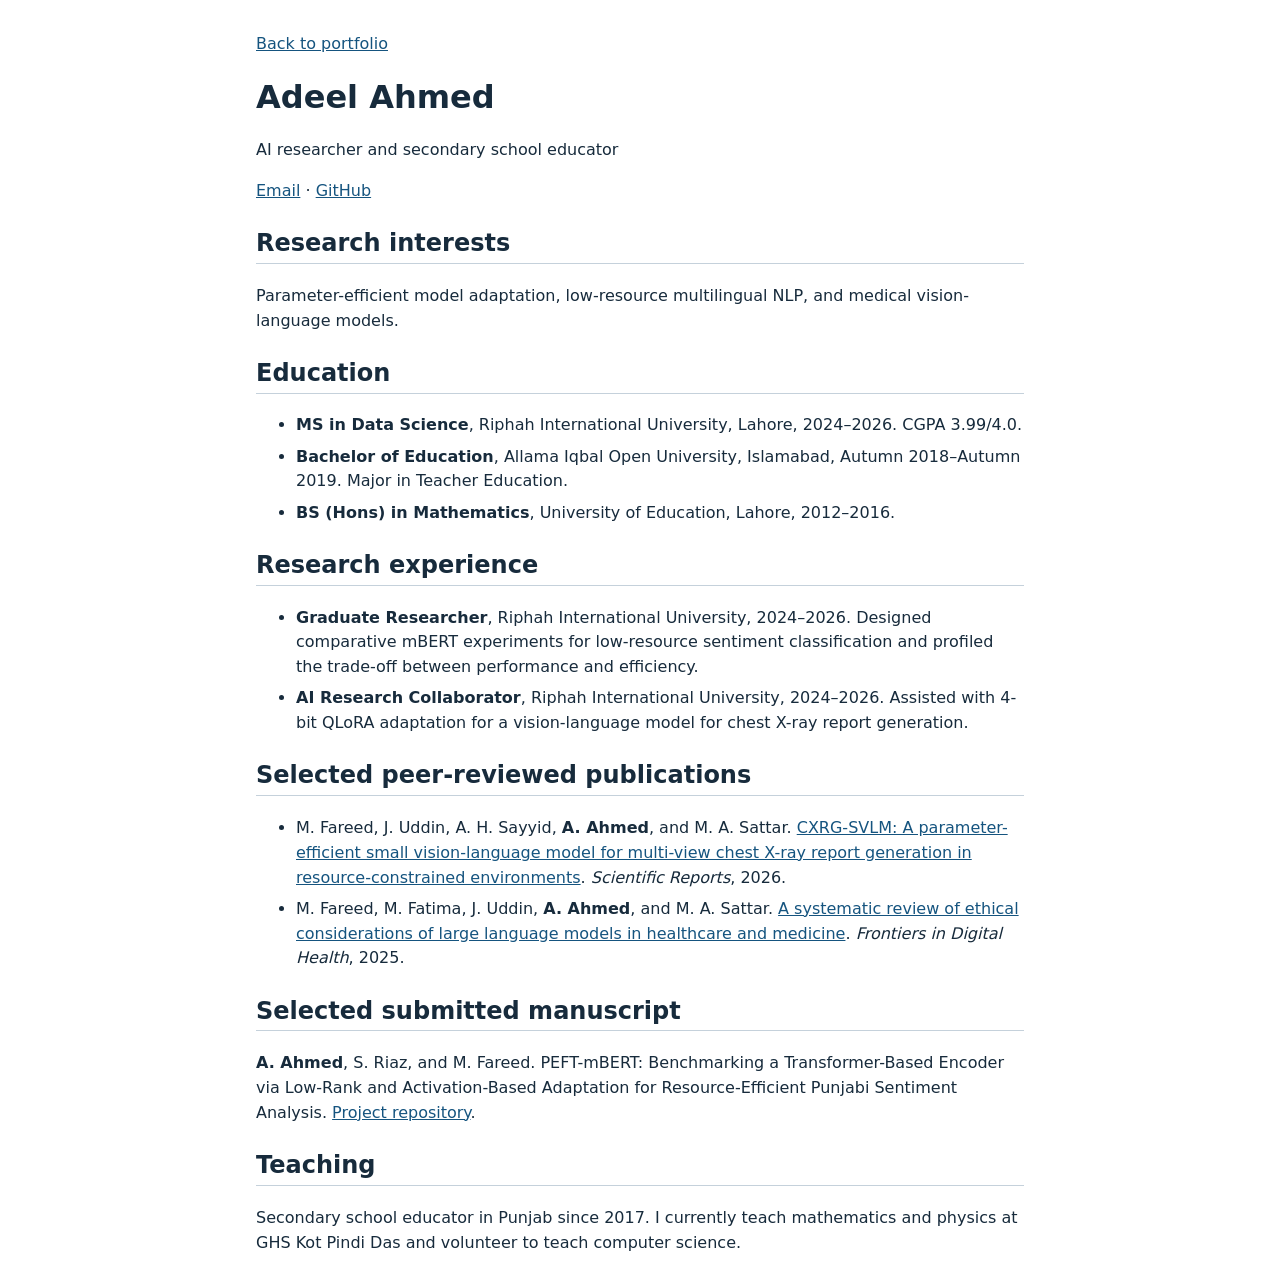
==== cv.html @ 109df7c0 "Put selected research and reproducibility first on portfolio" ====
<!doctype html>
<html lang="en">
<head>
<meta charset="utf-8">
<meta name="viewport" content="width=device-width, initial-scale=1">
<title>Adeel Ahmed | Academic CV</title>
<style>
body { max-width: 48rem; margin: 2rem auto; padding: 0 1rem; color: #172b3c; font: 1rem/1.55 system-ui, sans-serif; }
h1, h2 { line-height: 1.2; }
h2 { margin-top: 1.6rem; border-bottom: 1px solid #c5d1db; padding-bottom: .3rem; }
li + li { margin-top: .4rem; }
a { color: #15547f; }
@media print { body { margin: 0; max-width: none; } .return { display: none; } }
</style>
</head>
<body>
<main>
<p class="return"><a href="./">Back to portfolio</a></p>
<h1>Adeel Ahmed</h1>
<p>AI researcher and secondary school educator</p>
<p><a href="mailto:adeelahmed4868@gmail.com">Email</a> · <a href="https://github.com/adeelahmed4868">GitHub</a></p>
<h2>Research interests</h2>
<p>Parameter-efficient model adaptation, low-resource multilingual NLP, and medical vision-language models.</p>
<h2>Education</h2>
<ul>
<li><strong>MS in Data Science</strong>, Riphah International University, Lahore, 2024–2026. CGPA 3.99/4.0.</li>
<li><strong>Bachelor of Education</strong>, Allama Iqbal Open University, Islamabad, Autumn 2018–Autumn 2019. Major in Teacher Education.</li>
<li><strong>BS (Hons) in Mathematics</strong>, University of Education, Lahore, 2012–2016.</li>
</ul>
<h2>Research experience</h2>
<ul>
<li><strong>Graduate Researcher</strong>, Riphah International University, 2024–2026. Designed comparative mBERT experiments for low-resource sentiment classification and profiled the trade-off between performance and efficiency.</li>
<li><strong>AI Research Collaborator</strong>, Riphah International University, 2024–2026. Assisted with 4-bit QLoRA adaptation for a vision-language model for chest X-ray report generation.</li>
</ul>
<h2>Selected peer-reviewed publications</h2>
<ul>
<li>M. Fareed, J. Uddin, A. H. Sayyid, <strong>A. Ahmed</strong>, and M. A. Sattar. <a href="https://www.nature.com/articles/s41598-026-77203-3">CXRG-SVLM: A parameter-efficient small vision-language model for multi-view chest X-ray report generation in resource-constrained environments</a>. <em>Scientific Reports</em>, 2026.</li>
<li>M. Fareed, M. Fatima, J. Uddin, <strong>A. Ahmed</strong>, and M. A. Sattar. <a href="https://doi.org/10.3389/fdgth.2025.1653631">A systematic review of ethical considerations of large language models in healthcare and medicine</a>. <em>Frontiers in Digital Health</em>, 2025.</li>
</ul>
<h2>Selected submitted manuscript</h2>
<p><strong>A. Ahmed</strong>, S. Riaz, and M. Fareed. PEFT-mBERT: Benchmarking a Transformer-Based Encoder via Low-Rank and Activation-Based Adaptation for Resource-Efficient Punjabi Sentiment Analysis. <a href="https://github.com/adeelahmed4868/mbert-sentiment-analysis-benchmark">Project repository</a>.</p>
<h2>Teaching</h2>
<p>Secondary school educator in Punjab since 2017. I currently teach mathematics and physics at GHS Kot Pindi Das and volunteer to teach computer science.</p>
</main>
</body>
</html>
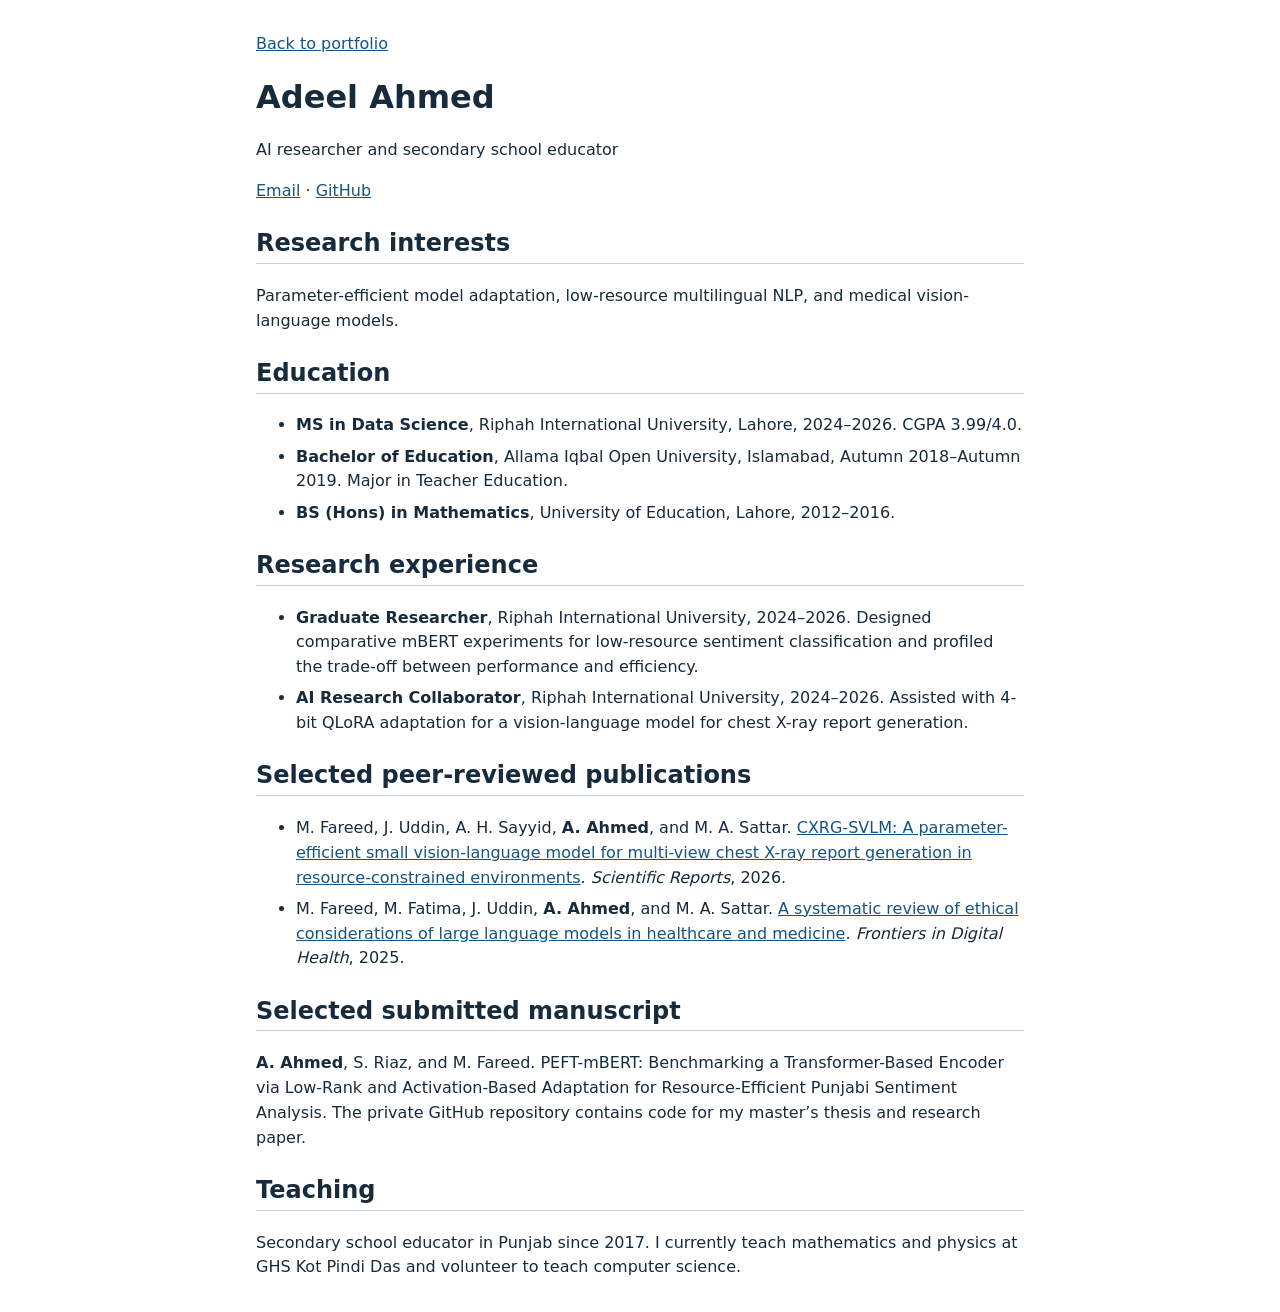
==== commit 32e7c8e9: "Describe private thesis and paper repository on portfolio" ====
--- a/cv.html
+++ b/cv.html
@@ -38,7 +38,7 @@
 <li>M. Fareed, M. Fatima, J. Uddin, <strong>A. Ahmed</strong>, and M. A. Sattar. <a href="https://doi.org/10.3389/fdgth.2025.1653631">A systematic review of ethical considerations of large language models in healthcare and medicine</a>. <em>Frontiers in Digital Health</em>, 2025.</li>
 </ul>
 <h2>Selected submitted manuscript</h2>
-<p><strong>A. Ahmed</strong>, S. Riaz, and M. Fareed. PEFT-mBERT: Benchmarking a Transformer-Based Encoder via Low-Rank and Activation-Based Adaptation for Resource-Efficient Punjabi Sentiment Analysis. <a href="https://github.com/adeelahmed4868/mbert-sentiment-analysis-benchmark">Project repository</a>.</p>
+<p><strong>A. Ahmed</strong>, S. Riaz, and M. Fareed. PEFT-mBERT: Benchmarking a Transformer-Based Encoder via Low-Rank and Activation-Based Adaptation for Resource-Efficient Punjabi Sentiment Analysis. The private GitHub repository contains code for my master’s thesis and research paper.</p>
 <h2>Teaching</h2>
 <p>Secondary school educator in Punjab since 2017. I currently teach mathematics and physics at GHS Kot Pindi Das and volunteer to teach computer science.</p>
 </main>
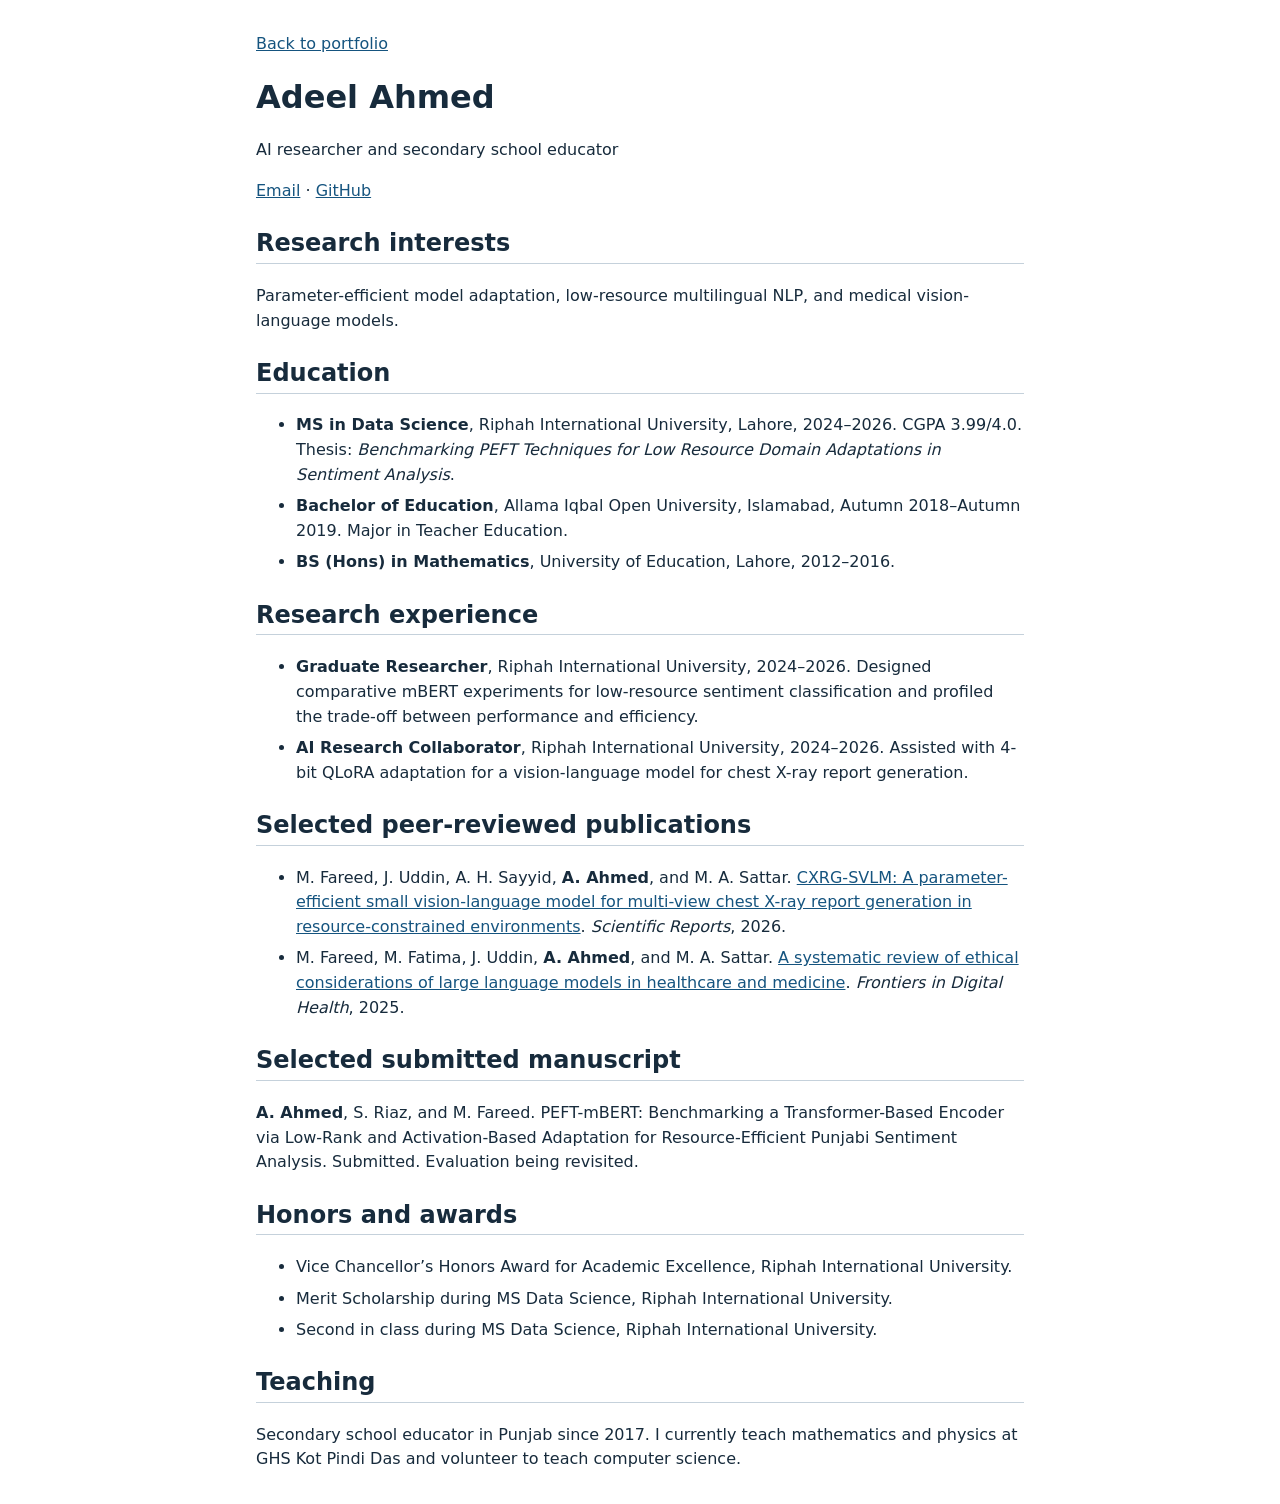
==== commit 29faaa10: "Lead with published research and withhold unverified benchmark results" ====
--- a/cv.html
+++ b/cv.html
@@ -23,7 +23,7 @@
 <p>Parameter-efficient model adaptation, low-resource multilingual NLP, and medical vision-language models.</p>
 <h2>Education</h2>
 <ul>
-<li><strong>MS in Data Science</strong>, Riphah International University, Lahore, 2024–2026. CGPA 3.99/4.0.</li>
+<li><strong>MS in Data Science</strong>, Riphah International University, Lahore, 2024–2026. CGPA 3.99/4.0. Thesis: <em>Benchmarking PEFT Techniques for Low Resource Domain Adaptations in Sentiment Analysis</em>.</li>
 <li><strong>Bachelor of Education</strong>, Allama Iqbal Open University, Islamabad, Autumn 2018–Autumn 2019. Major in Teacher Education.</li>
 <li><strong>BS (Hons) in Mathematics</strong>, University of Education, Lahore, 2012–2016.</li>
 </ul>
@@ -38,7 +38,13 @@
 <li>M. Fareed, M. Fatima, J. Uddin, <strong>A. Ahmed</strong>, and M. A. Sattar. <a href="https://doi.org/10.3389/fdgth.2025.1653631">A systematic review of ethical considerations of large language models in healthcare and medicine</a>. <em>Frontiers in Digital Health</em>, 2025.</li>
 </ul>
 <h2>Selected submitted manuscript</h2>
-<p><strong>A. Ahmed</strong>, S. Riaz, and M. Fareed. PEFT-mBERT: Benchmarking a Transformer-Based Encoder via Low-Rank and Activation-Based Adaptation for Resource-Efficient Punjabi Sentiment Analysis. The private GitHub repository contains code for my master’s thesis and research paper.</p>
+<p><strong>A. Ahmed</strong>, S. Riaz, and M. Fareed. PEFT-mBERT: Benchmarking a Transformer-Based Encoder via Low-Rank and Activation-Based Adaptation for Resource-Efficient Punjabi Sentiment Analysis. Submitted. Evaluation being revisited.</p>
+<h2>Honors and awards</h2>
+<ul>
+<li>Vice Chancellor’s Honors Award for Academic Excellence, Riphah International University.</li>
+<li>Merit Scholarship during MS Data Science, Riphah International University.</li>
+<li>Second in class during MS Data Science, Riphah International University.</li>
+</ul>
 <h2>Teaching</h2>
 <p>Secondary school educator in Punjab since 2017. I currently teach mathematics and physics at GHS Kot Pindi Das and volunteer to teach computer science.</p>
 </main>
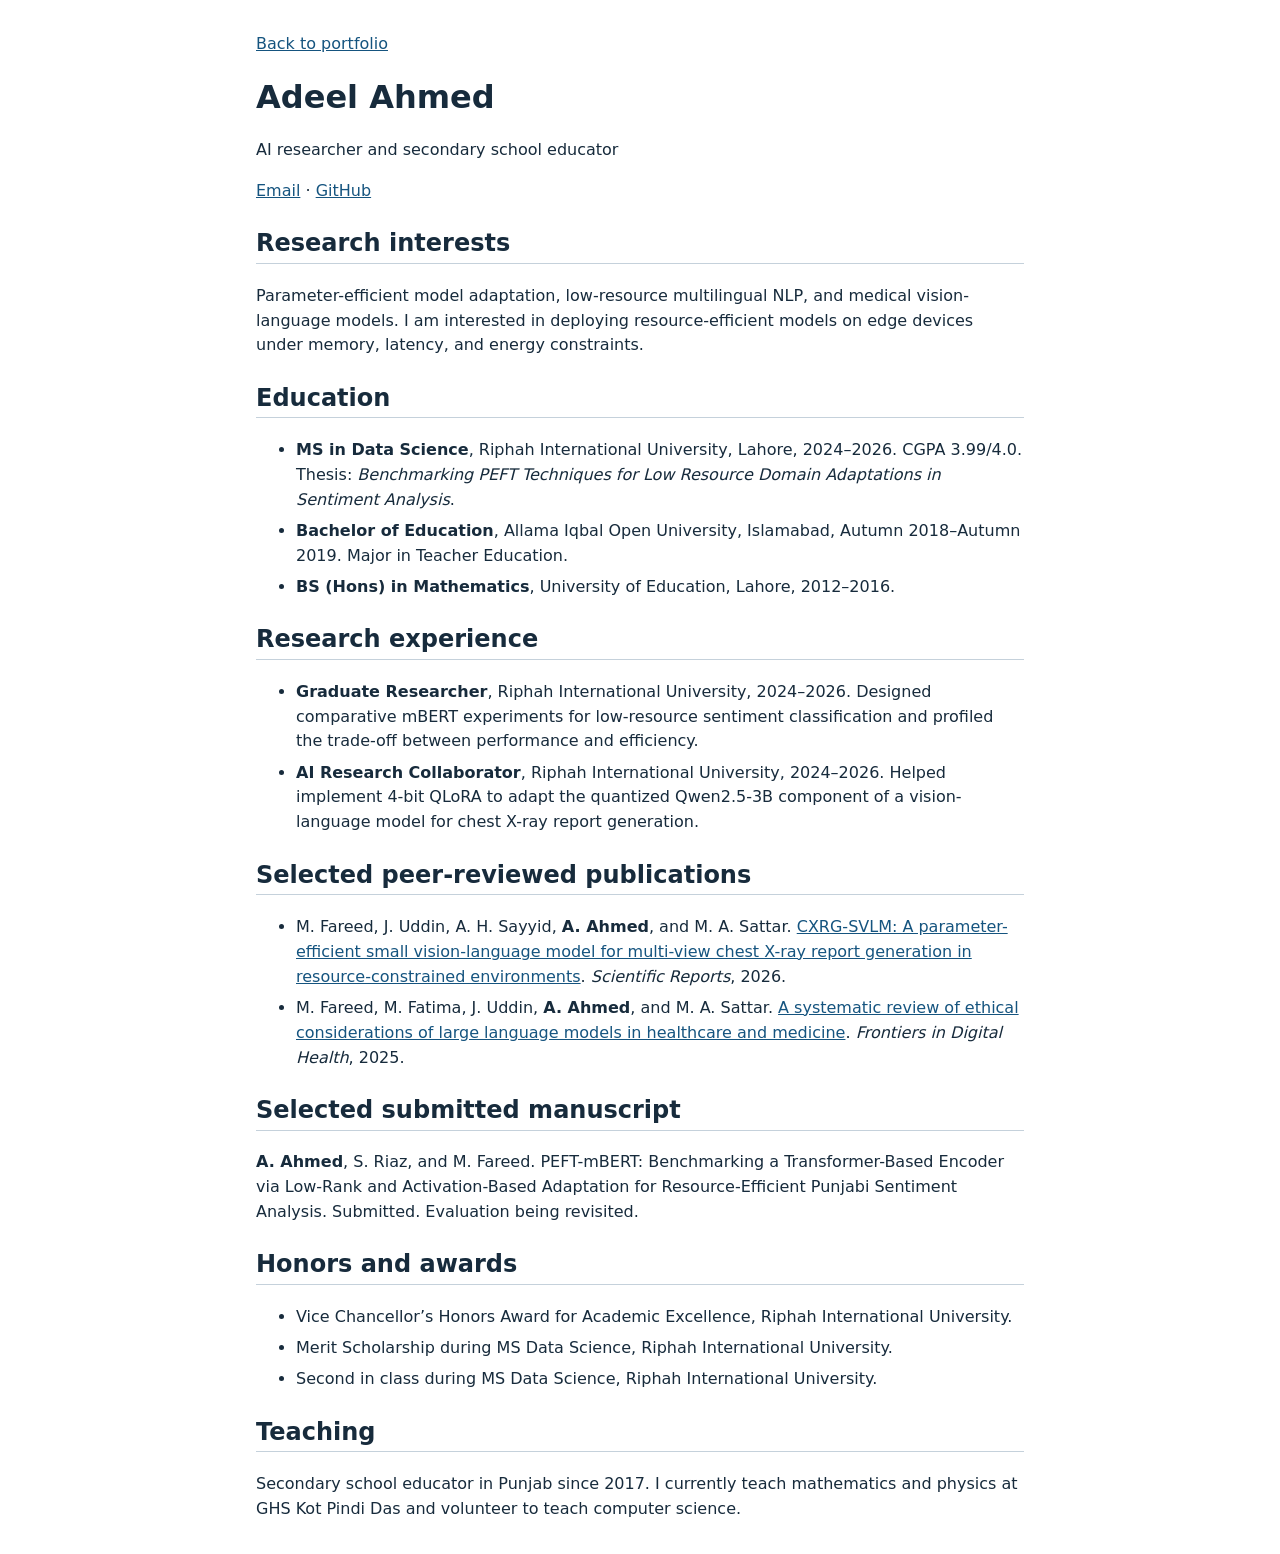
==== commit 062faa78: "Focus academic portfolio on edge model deployment" ====
--- a/cv.html
+++ b/cv.html
@@ -20,7 +20,7 @@
 <p>AI researcher and secondary school educator</p>
 <p><a href="mailto:adeelahmed4868@gmail.com">Email</a> · <a href="https://github.com/adeelahmed4868">GitHub</a></p>
 <h2>Research interests</h2>
-<p>Parameter-efficient model adaptation, low-resource multilingual NLP, and medical vision-language models.</p>
+<p>Parameter-efficient model adaptation, low-resource multilingual NLP, and medical vision-language models. I am interested in deploying resource-efficient models on edge devices under memory, latency, and energy constraints.</p>
 <h2>Education</h2>
 <ul>
 <li><strong>MS in Data Science</strong>, Riphah International University, Lahore, 2024–2026. CGPA 3.99/4.0. Thesis: <em>Benchmarking PEFT Techniques for Low Resource Domain Adaptations in Sentiment Analysis</em>.</li>
@@ -30,7 +30,7 @@
 <h2>Research experience</h2>
 <ul>
 <li><strong>Graduate Researcher</strong>, Riphah International University, 2024–2026. Designed comparative mBERT experiments for low-resource sentiment classification and profiled the trade-off between performance and efficiency.</li>
-<li><strong>AI Research Collaborator</strong>, Riphah International University, 2024–2026. Assisted with 4-bit QLoRA adaptation for a vision-language model for chest X-ray report generation.</li>
+<li><strong>AI Research Collaborator</strong>, Riphah International University, 2024–2026. Helped implement 4-bit QLoRA to adapt the quantized Qwen2.5-3B component of a vision-language model for chest X-ray report generation.</li>
 </ul>
 <h2>Selected peer-reviewed publications</h2>
 <ul>
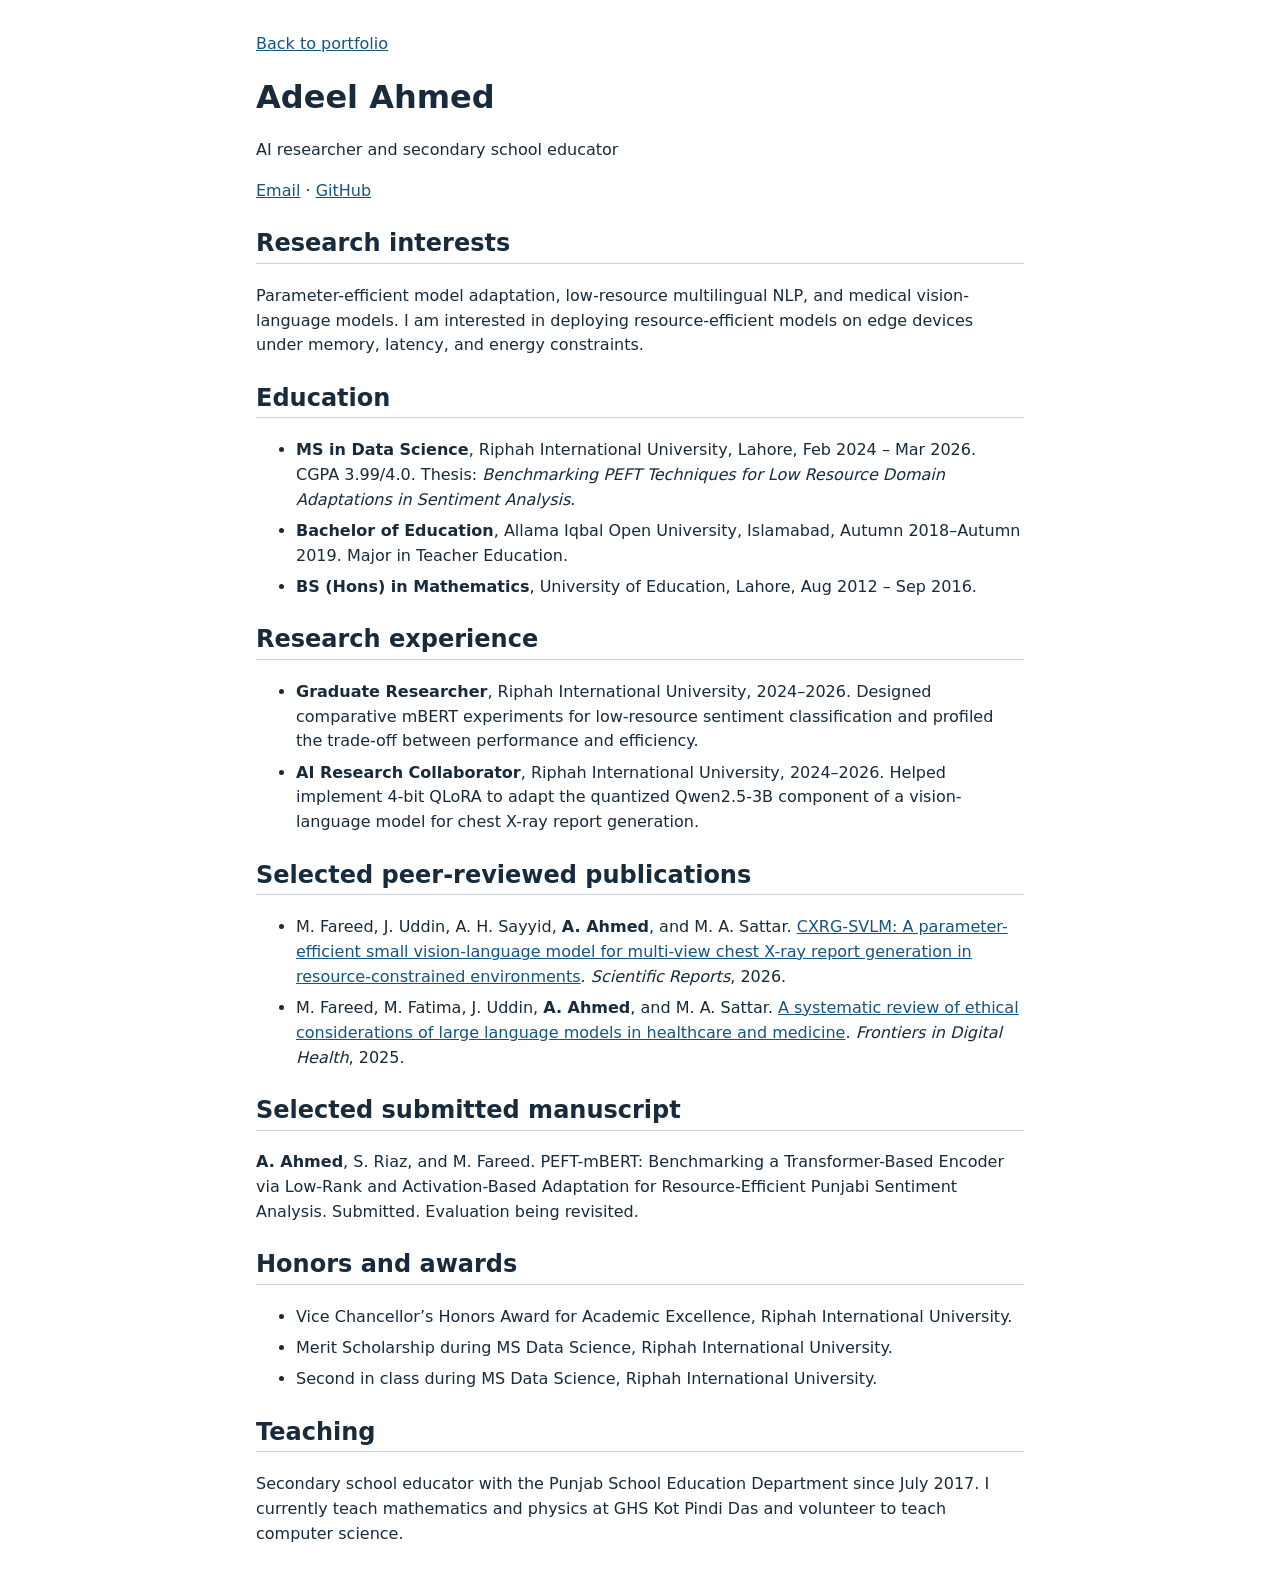
==== commit c4ea9a41: "Align education and teaching dates with supplied CV" ====
--- a/cv.html
+++ b/cv.html
@@ -23,9 +23,9 @@
 <p>Parameter-efficient model adaptation, low-resource multilingual NLP, and medical vision-language models. I am interested in deploying resource-efficient models on edge devices under memory, latency, and energy constraints.</p>
 <h2>Education</h2>
 <ul>
-<li><strong>MS in Data Science</strong>, Riphah International University, Lahore, 2024–2026. CGPA 3.99/4.0. Thesis: <em>Benchmarking PEFT Techniques for Low Resource Domain Adaptations in Sentiment Analysis</em>.</li>
+<li><strong>MS in Data Science</strong>, Riphah International University, Lahore, Feb 2024 – Mar 2026. CGPA 3.99/4.0. Thesis: <em>Benchmarking PEFT Techniques for Low Resource Domain Adaptations in Sentiment Analysis</em>.</li>
 <li><strong>Bachelor of Education</strong>, Allama Iqbal Open University, Islamabad, Autumn 2018–Autumn 2019. Major in Teacher Education.</li>
-<li><strong>BS (Hons) in Mathematics</strong>, University of Education, Lahore, 2012–2016.</li>
+<li><strong>BS (Hons) in Mathematics</strong>, University of Education, Lahore, Aug 2012 – Sep 2016.</li>
 </ul>
 <h2>Research experience</h2>
 <ul>
@@ -46,7 +46,7 @@
 <li>Second in class during MS Data Science, Riphah International University.</li>
 </ul>
 <h2>Teaching</h2>
-<p>Secondary school educator in Punjab since 2017. I currently teach mathematics and physics at GHS Kot Pindi Das and volunteer to teach computer science.</p>
+<p>Secondary school educator with the Punjab School Education Department since July 2017. I currently teach mathematics and physics at GHS Kot Pindi Das and volunteer to teach computer science.</p>
 </main>
 </body>
 </html>
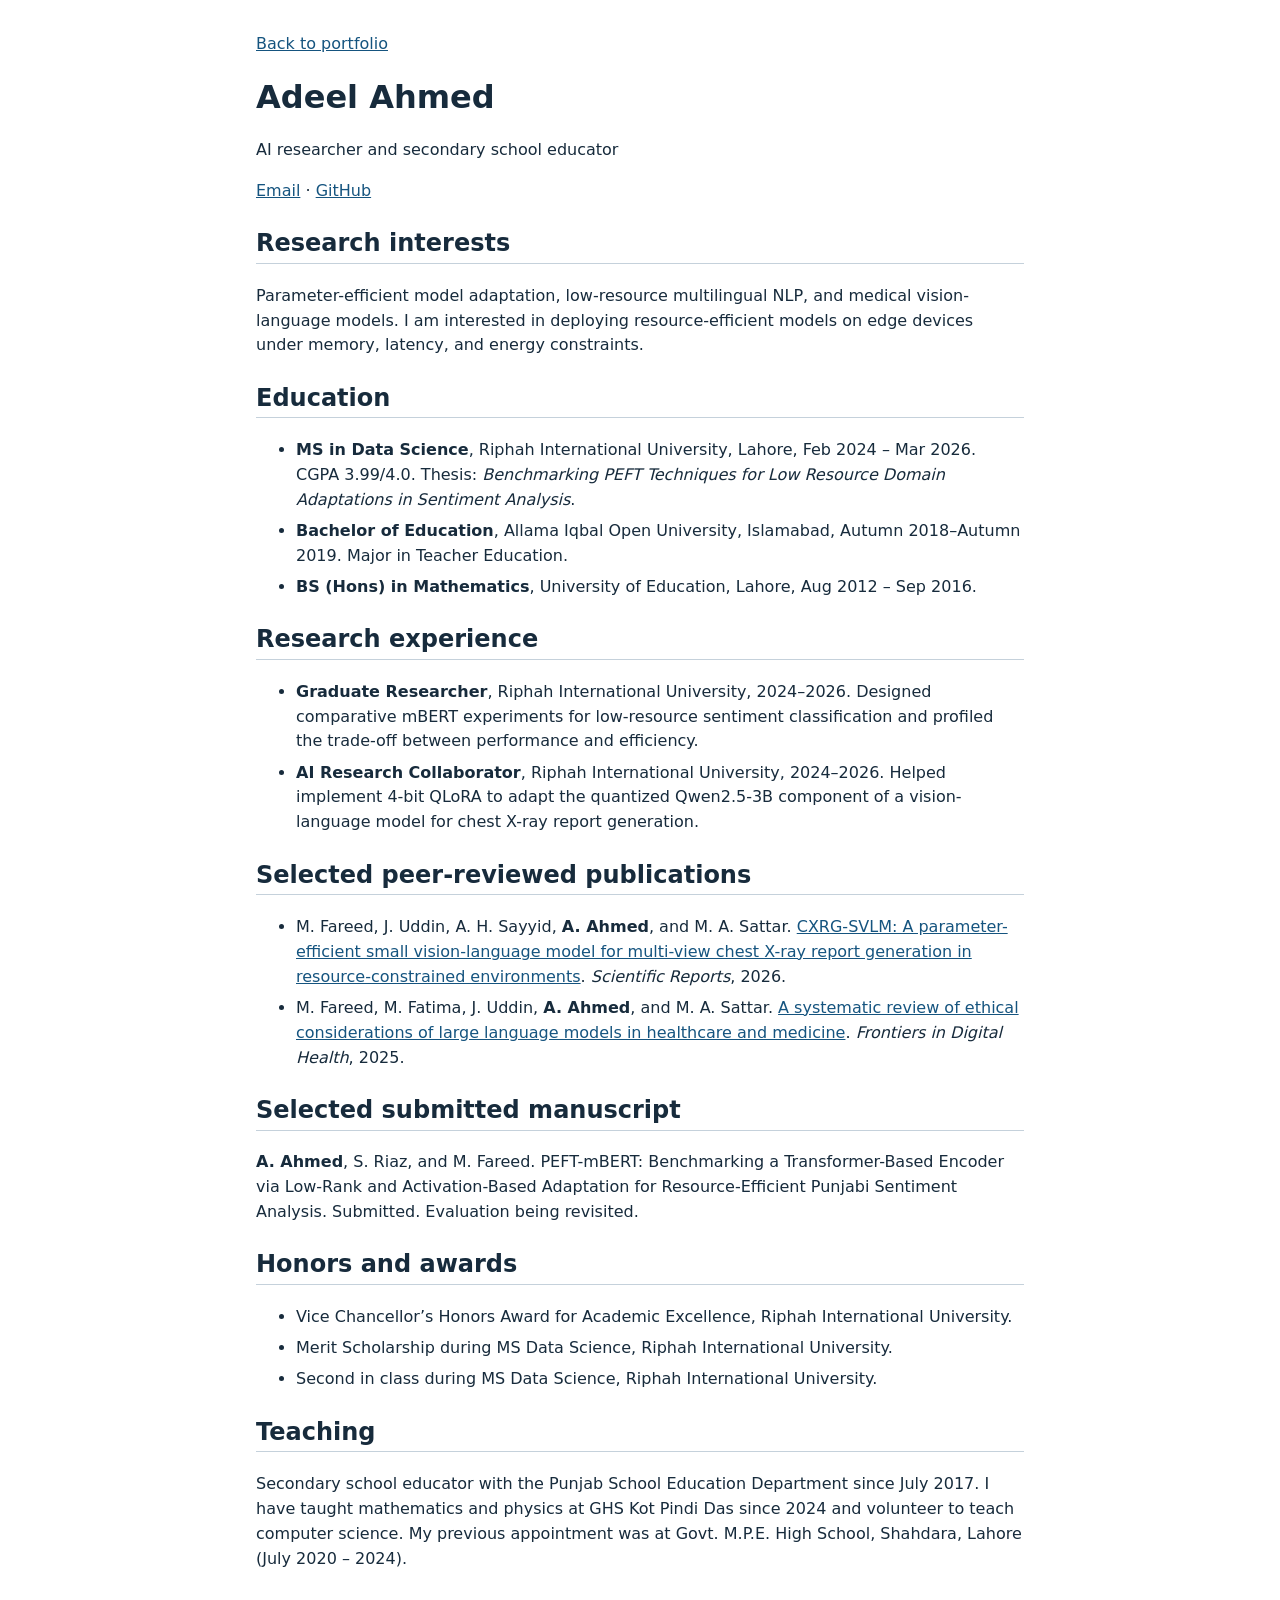
==== commit 0bdf8df0: "Update school appointment dates in portfolio and CV" ====
--- a/cv.html
+++ b/cv.html
@@ -46,7 +46,7 @@
 <li>Second in class during MS Data Science, Riphah International University.</li>
 </ul>
 <h2>Teaching</h2>
-<p>Secondary school educator with the Punjab School Education Department since July 2017. I currently teach mathematics and physics at GHS Kot Pindi Das and volunteer to teach computer science.</p>
+<p>Secondary school educator with the Punjab School Education Department since July 2017. I have taught mathematics and physics at GHS Kot Pindi Das since 2024 and volunteer to teach computer science. My previous appointment was at Govt. M.P.E. High School, Shahdara, Lahore (July 2020 – 2024).</p>
 </main>
 </body>
 </html>
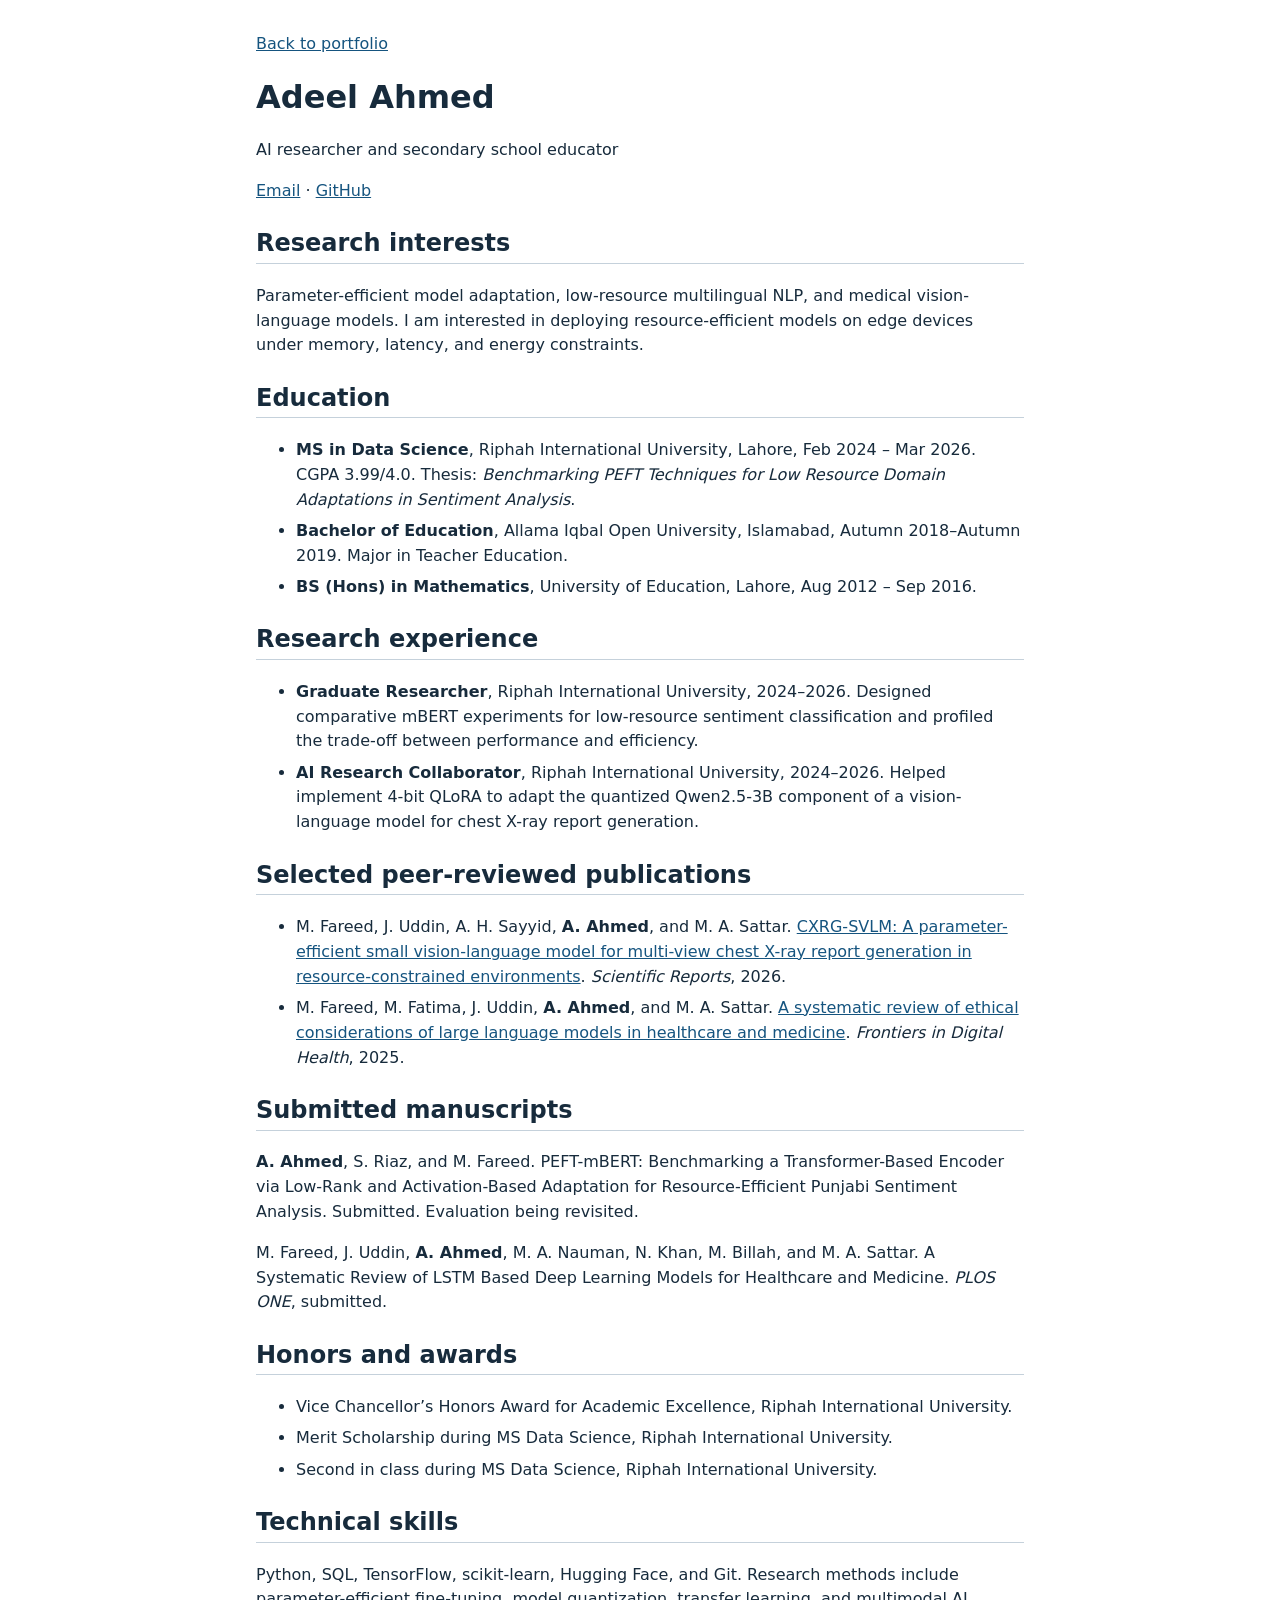
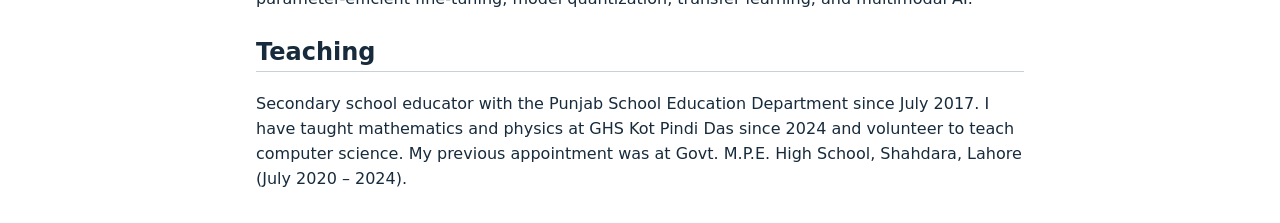
==== commit ae257e25: "Make portfolio research and credentials easier to scan" ====
--- a/cv.html
+++ b/cv.html
@@ -37,14 +37,17 @@
 <li>M. Fareed, J. Uddin, A. H. Sayyid, <strong>A. Ahmed</strong>, and M. A. Sattar. <a href="https://www.nature.com/articles/s41598-026-77203-3">CXRG-SVLM: A parameter-efficient small vision-language model for multi-view chest X-ray report generation in resource-constrained environments</a>. <em>Scientific Reports</em>, 2026.</li>
 <li>M. Fareed, M. Fatima, J. Uddin, <strong>A. Ahmed</strong>, and M. A. Sattar. <a href="https://doi.org/10.3389/fdgth.2025.1653631">A systematic review of ethical considerations of large language models in healthcare and medicine</a>. <em>Frontiers in Digital Health</em>, 2025.</li>
 </ul>
-<h2>Selected submitted manuscript</h2>
+<h2>Submitted manuscripts</h2>
 <p><strong>A. Ahmed</strong>, S. Riaz, and M. Fareed. PEFT-mBERT: Benchmarking a Transformer-Based Encoder via Low-Rank and Activation-Based Adaptation for Resource-Efficient Punjabi Sentiment Analysis. Submitted. Evaluation being revisited.</p>
+<p>M. Fareed, J. Uddin, <strong>A. Ahmed</strong>, M. A. Nauman, N. Khan, M. Billah, and M. A. Sattar. A Systematic Review of LSTM Based Deep Learning Models for Healthcare and Medicine. <em>PLOS ONE</em>, submitted.</p>
 <h2>Honors and awards</h2>
 <ul>
 <li>Vice Chancellor’s Honors Award for Academic Excellence, Riphah International University.</li>
 <li>Merit Scholarship during MS Data Science, Riphah International University.</li>
 <li>Second in class during MS Data Science, Riphah International University.</li>
 </ul>
+<h2>Technical skills</h2>
+<p>Python, SQL, TensorFlow, scikit-learn, Hugging Face, and Git. Research methods include parameter-efficient fine-tuning, model quantization, transfer learning, and multimodal AI.</p>
 <h2>Teaching</h2>
 <p>Secondary school educator with the Punjab School Education Department since July 2017. I have taught mathematics and physics at GHS Kot Pindi Das since 2024 and volunteer to teach computer science. My previous appointment was at Govt. M.P.E. High School, Shahdara, Lahore (July 2020 – 2024).</p>
 </main>
